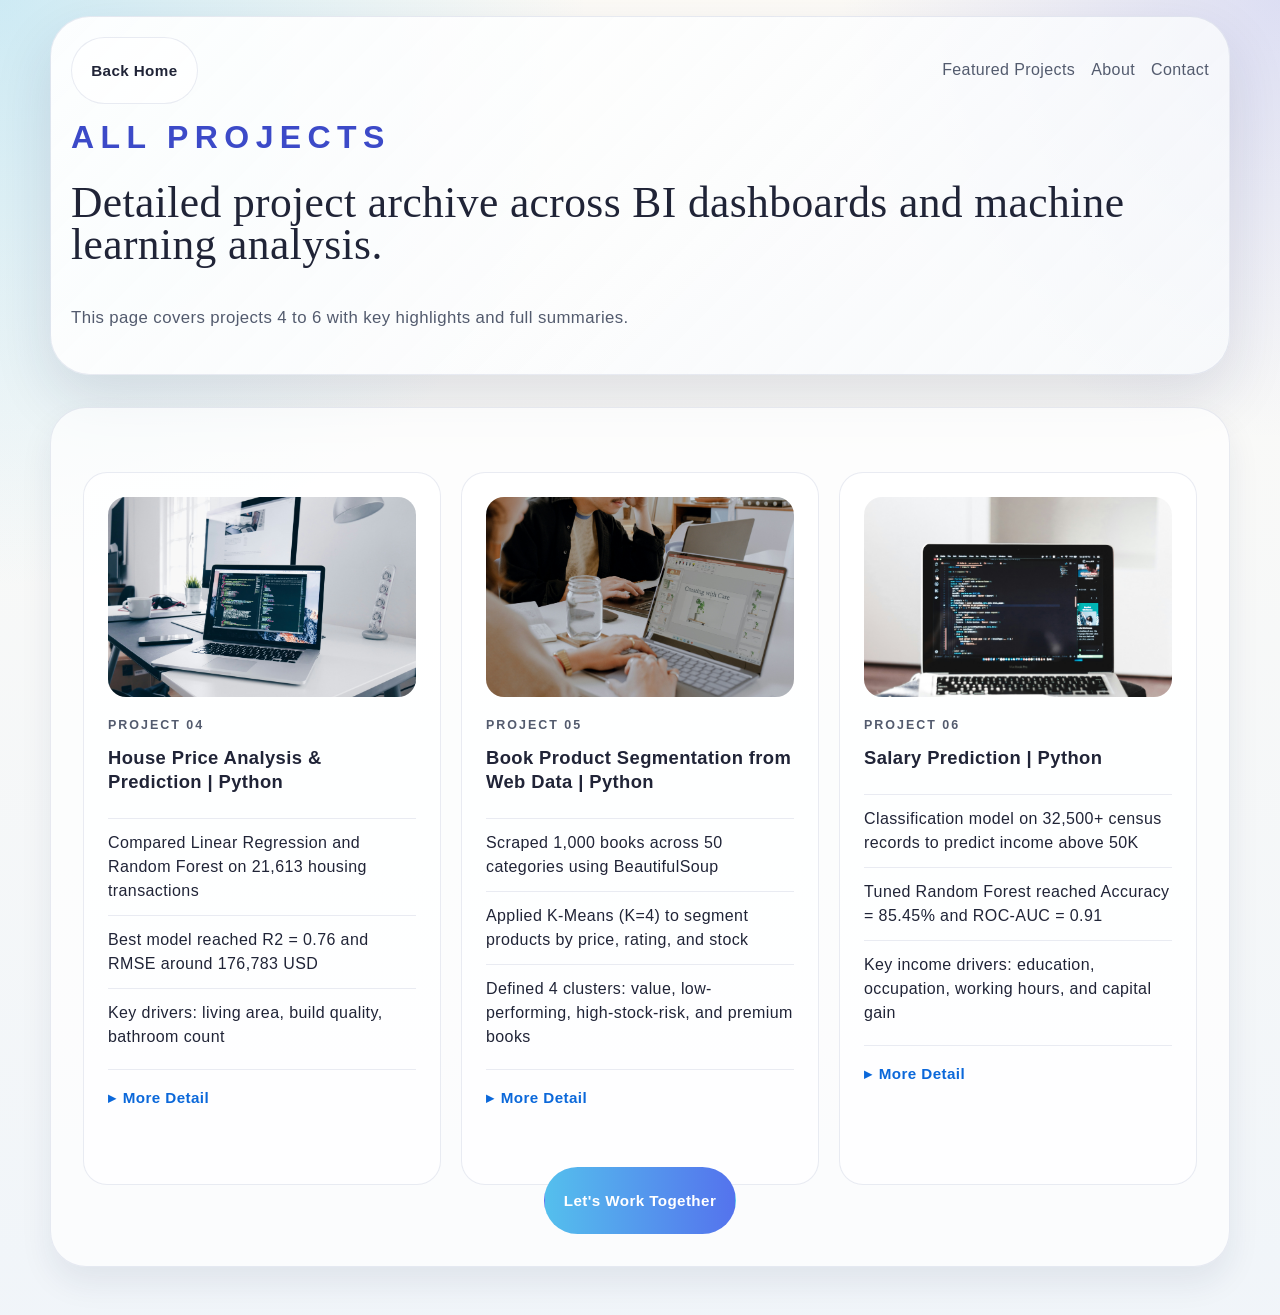
==== projects.html @ f55ad063 "Add files via upload" ====
﻿<!DOCTYPE html>
<html lang="en">
<head>
    <meta charset="UTF-8">
    <meta name="viewport" content="width=device-width, initial-scale=1.0">
    <meta name="description" content="All data analyst projects covering dashboards, customer insights, and operational reporting.">
    <title>All Projects | Data Analyst Portfolio</title>
    <link rel="stylesheet" href="css/main.css">
</head>
<body class="projects-page">
    <div class="page-shell">
        <header class="hero">
            <nav class="topbar">
                <a class="button button-secondary section-button" href="index.html">Back Home</a>
                <div class="topbar-links">
                    <a href="index.html#work">Featured Projects</a>
                    <a href="index.html#about">About</a>
                    <a href="index.html#contact">Contact</a>
                </div>
            </nav>

            <section class="hero-copy" id="all-projects">
                <p class="eyebrow">All Projects</p>
                <h1>Detailed project archive across BI dashboards and machine learning analysis.</h1>
                <p class="page-intro">
                    This page covers projects 4 to 6 with key highlights and full summaries.
                </p>
            </section>
        </header>

        <main>
            <section class="section">
                <div class="projects-layout">

                    <article class="project-card">
                        <a href="https://github.com/YenYen96/House-Price-Analysis-Prediction" target="_blank" rel="noopener noreferrer" class="project-img-link">
                            <img src="asset/project4.jpg" alt="House Price Analysis & Prediction">
                        </a>
                        <p class="project-tag">Project 04</p>
                        <h3>House Price Analysis & Prediction | Python</h3>
                        <ul class="project-points">
                            <li>Compared Linear Regression and Random Forest on 21,613 housing transactions</li>
                            <li>Best model reached R2 = 0.76 and RMSE around 176,783 USD</li>
                            <li>Key drivers: living area, build quality, bathroom count</li>
                        </ul>
                        <details class="project-summary">
                            <summary class="project-summary-toggle">More Detail</summary>
                            <div class="project-summary-body">
                                <p class="project-detail-line"><strong>Goal:</strong> Build a machine learning solution to predict housing prices and identify major value drivers.</p>
                                <p class="project-detail-line"><strong>Tools:</strong> Python, Pandas, NumPy, Matplotlib, Seaborn, Scikit-learn.</p>
                                <h4 class="project-detail-title">Implementation</h4>
                                <ul class="project-points">
                                    <li>Analyzed 21,613 housing transactions with features including price, living area, lot area, bedrooms, bathrooms, floors, and build year.</li>
                                    <li>Cleaned missing/duplicate records, converted date fields, and created derived variables such as year, month, and house_age.</li>
                                    <li>Performed EDA using histograms, count plots, box plots, correlation heatmaps, and time-based trend charts.</li>
                                    <li>Detected outliers, especially in price, bedrooms, sqft_living, sqft_lot, and high-value segments.</li>
                                    <li>Compared Linear Regression and Random Forest on both raw and outlier-handled datasets.</li>
                                    <li>Evaluated models using R2 and RMSE metrics.</li>
                                </ul>
                                <h4 class="project-detail-title">Outcome</h4>
                                <ul class="project-points">
                                    <li>Random Forest performed better than Linear Regression, indicating non-linear relationships.</li>
                                    <li>Best model (Random Forest with 200 trees after outlier handling) reached R2 = 0.76 and RMSE around 176,783 USD.</li>
                                    <li>Linear Regression improved to R2 = 0.65 after outlier handling.</li>
                                    <li>Most influential factors included living area, build quality, bathroom count, nearby living area, and above-ground area.</li>
                                </ul>
                            </div>
                        </details>
                    </article>

                    <article class="project-card">
                        <a href="https://github.com/YenYen96/Book-Product-Segmentation" target="_blank" rel="noopener noreferrer" class="project-img-link">
                            <img src="asset/project5.jpg" alt="Book Product Segmentation">
                        </a>
                        <p class="project-tag">Project 05</p>
                        <h3>Book Product Segmentation from Web Data | Python</h3>
                        <ul class="project-points">
                            <li>Scraped 1,000 books across 50 categories using BeautifulSoup</li>
                            <li>Applied K-Means (K=4) to segment products by price, rating, and stock</li>
                            <li>Defined 4 clusters: value, low-performing, high-stock-risk, and premium books</li>
                        </ul>
                        <details class="project-summary">
                            <summary class="project-summary-toggle">More Detail</summary>
                            <div class="project-summary-body">
                                <p class="project-detail-line"><strong>Goal:</strong> Collect and analyze e-commerce book data, then segment products to support pricing and inventory decisions.</p>
                                <p class="project-detail-line"><strong>Tools:</strong> Python, Requests, BeautifulSoup, Pandas, NumPy, Matplotlib, Seaborn, Scikit-learn, K-Means, PCA.</p>
                                <h4 class="project-detail-title">Implementation</h4>
                                <ul class="project-points">
                                    <li>Scraped 1,000 products from Books to Scrape across 50 categories.</li>
                                    <li>Extracted title, category, price, rating, stock status, stock quantity, description, URL, and image fields.</li>
                                    <li>Converted text price to numeric format, parsed availability into stock quantity, and standardized column names.</li>
                                    <li>Handled missing values, duplicates, and repeated price records.</li>
                                    <li>Ran EDA for price/rating distribution, category volume, average metrics, and inventory trends by category.</li>
                                    <li>Standardized key variables and used K-Means clustering with Elbow and Silhouette to select K = 4.</li>
                                    <li>Visualized clusters with PCA and profiled average characteristics per segment.</li>
                                </ul>
                                <h4 class="project-detail-title">Outcome</h4>
                                <ul class="project-points">
                                    <li>Produced a clean dataset of 1,000 books, 50 categories, and total stock of 8,585 units.</li>
                                    <li>Defined 4 business-oriented clusters: value books, low-performing books, high-stock-risk books, and premium books.</li>
                                    <li>Highlighted frequent categories such as Default, Nonfiction, Fiction, Sequential Art, Fantasy, Romance, and Young Adult.</li>
                                    <li>Suggested cluster-based pricing, stock control, promotion planning, and recommendation strategies.</li>
                                </ul>
                            </div>
                        </details>
                    </article>

                    <article class="project-card">
                        <a href="https://github.com/YenYen96/Salary-Prediction-Model" target="_blank" rel="noopener noreferrer" class="project-img-link">
                            <img src="asset/project6.jpg" alt="Salary Prediction">
                        </a>
                        <p class="project-tag">Project 06</p>
                        <h3>Salary Prediction | Python</h3>
                        <ul class="project-points">
                            <li>Classification model on 32,500+ census records to predict income above 50K</li>
                            <li>Tuned Random Forest reached Accuracy = 85.45% and ROC-AUC = 0.91</li>
                            <li>Key income drivers: education, occupation, working hours, and capital gain</li>
                        </ul>
                        <details class="project-summary">
                            <summary class="project-summary-toggle">More Detail</summary>
                            <div class="project-summary-body">
                                <p class="project-detail-line"><strong>Goal:</strong> Predict whether annual income is above 50K and analyze the most influential factors behind income level.</p>
                                <p class="project-detail-line"><strong>Tools:</strong> Python, Pandas, NumPy, Matplotlib, Seaborn, Scikit-learn, K-Means, PCA.</p>
                                <h4 class="project-detail-title">Implementation</h4>
                                <ul class="project-points">
                                    <li>Cleaned and processed Adult Census Income data with over 32,500 records.</li>
                                    <li>Standardized column names, converted "?" to null, removed duplicates, and created age-group and capital-gain/loss indicators.</li>
                                    <li>Performed EDA for income relationships with age, working hours, education, occupation, nationality, and capital gain/loss.</li>
                                    <li>Applied K-Means segmentation and PCA visualization for income-related profile exploration.</li>
                                    <li>Built preprocessing pipeline with StandardScaler for numeric features and one-hot encoding for categorical features.</li>
                                    <li>Trained Logistic Regression and Random Forest with GridSearchCV hyperparameter tuning.</li>
                                    <li>Evaluated by Accuracy, Precision, Recall, F1-score, ROC-AUC, and PR-AUC.</li>
                                </ul>
                                <h4 class="project-detail-title">Outcome</h4>
                                <ul class="project-points">
                                    <li>Found class imbalance: income &lt;= 50K at about 75.9%, income &gt; 50K at about 24.1%.</li>
                                    <li>Key factors for higher income included middle age, higher education, longer working hours, managerial/specialized occupations, and capital gain.</li>
                                    <li>Tuned Logistic Regression reached ROC-AUC = 0.9139, Recall = 85.18%, and F1-score = 69.65%.</li>
                                    <li>Tuned Random Forest reached Accuracy = 85.45%, Precision = 81.84%, and ROC-AUC = 0.9114.</li>
                                    <li>Proposed model use for high-income lead targeting and potential income-based customer segmentation.</li>
                                </ul>
                            </div>
                        </details>
                    </article>

                </div>

                <div class="section-actions">
                    <a class="button button-primary section-button" href="index.html#contact">Let's Work Together</a>
                </div>
            </section>
        </main>
    </div>
</body>
</html>
---- css/main.css ----
@import "theme.css";

:root {
  --bg-color: hsl(42, 56%, 96%);
  --surface-color: hsla(0, 0%, 100%, 0.74);
  --surface-strong: hsl(0, 0%, 100%);
  --text-color: hsl(229, 27%, 17%);
  --muted-color: hsl(222, 14%, 38%);
  --line-color: hsla(231, 46%, 34%, 0.1);
  --shadow-soft: 0 24px 60px hsla(231, 46%, 20%, 0.12);
  --shadow-card: 0 16px 32px hsla(231, 46%, 20%, 0.08);
  --radius-xl: 32px;
  --radius-lg: 24px;
  --radius-md: 18px;
  --content-width: 1180px;
}

html {
  scroll-behavior: smooth;
}

body {
  min-height: 100vh;
  font-family: "Avenir Next", "Segoe UI", sans-serif;
  font-size: var(--p-font-size);
  line-height: var(--p-line-height);
  letter-spacing: var(--p-letter-spacing);
  color: var(--text-color);
  background:
    radial-gradient(circle at top left, hsla(198, 81%, 63%, 0.28), transparent 32%),
    radial-gradient(circle at top right, hsla(233, 73%, 59%, 0.18), transparent 24%),
    linear-gradient(180deg, hsl(42, 60%, 98%), hsl(210, 43%, 96%));
}

a {
  color: inherit;
  text-decoration: none;
}

img {
  display: block;
  max-width: 100%;
}

.page-shell {
  width: min(calc(100% - 2rem), var(--content-width));
  margin: 0 auto;
  padding: 1rem 0 3rem;
}

.hero {
  position: relative;
  overflow: hidden;
  padding: 1.25rem;
  border: 1px solid var(--line-color);
  border-radius: 40px;
  background: linear-gradient(135deg, hsla(0, 0%, 100%, 0.92), hsla(210, 45%, 98%, 0.78));
  box-shadow: var(--shadow-soft);
}

.cat-logo {
  position: absolute;
  top: 1.1rem;
  left: 1.25rem;
  z-index: 2;
  display: flex;
  align-items: center;
  justify-content: center;
  width: 4.25rem;
  height: 4.25rem;
  border: 1px solid hsla(var(--p-700-code), 0.16);
  border-radius: 50%;
  background: hsla(0, 0%, 100%, 0.82);
  box-shadow: 0 12px 24px hsla(var(--p-700-code), 0.12);
  font-size: 2.15rem;
  line-height: 1;
  cursor: pointer;
  filter: drop-shadow(0 8px 18px hsla(var(--p-700-code), 0.18));
  transition: transform 0.2s ease, box-shadow 0.2s ease;
}

.cat-logo:hover {
  transform: translateY(-2px) scale(1.02);
  box-shadow: 0 16px 28px hsla(var(--p-700-code), 0.16);
}

.cat-logo:focus-visible {
  outline: 2px solid var(--p-600);
  outline-offset: 4px;
}

.topbar,
.hero-grid,
.section,
.contact-card {
  position: relative;
  z-index: 1;
}

.topbar {
  display: flex;
  align-items: center;
  justify-content: flex-end;
  gap: 1rem;
  margin-bottom: 0.5rem;
}

.brand {
  font-family: Georgia, "Times New Roman", serif;
  font-size: 2rem;
  font-weight: 700;
  letter-spacing: 0.08em;
}

.topbar-links {
  display: flex;
  flex-wrap: wrap;
  gap: 1rem;
  color: var(--muted-color);
}

.hero-grid {
  display: grid;
  grid-template-columns: 1.2fr 0.9fr;
  gap: 2rem;
  align-items: stretch;
}

.hero-copy,
.hero-card,
.project-card,
.about-panel,
.skills-panel,
.contact-card {
  animation: rise 0.9s ease both;
}

.hero-copy {
  display: flex;
  flex-direction: column;
  align-items: flex-start;
  justify-content: center;
  gap: 1.6rem;
  padding: 0.75rem 0;
}

.hero-copy h1,
.section-heading h2,
.contact-card h2 {
  font-family: Georgia, "Times New Roman", serif;
}

.eyebrow {
  margin-top: -0.35rem;
  margin-bottom: 0;
  color: var(--p-700);
  font-size: 2rem;
  font-weight: 700;
  letter-spacing: 0.2em;
  line-height: 1.2;
  /* text-align: center;
  align-self: center; */
  text-transform: uppercase;
}

.hero-copy h1 {
  margin: 0;
  max-width: none;
  font-size: clamp(0.5rem, 3.4vw, 3.3rem);
  line-height: 0.95;
}

.wave-hand {
  display: inline-block;
  margin-left: 0.2em;
  font-size: 0.55em;
  vertical-align: top;
  transform-origin: 70% 70%;
  animation: wave-hand 2.8s ease-in-out infinite;
}

.hero-text {
  max-width: 56ch;
  margin-top: 0;
  color: var(--muted-color);
  font-size: 1.1rem;
  text-align: justify;
}

.hero-actions {
  display: grid;
  grid-template-columns: repeat(3, minmax(0, 1fr));
  gap: 1.2rem;
  width: 100%;
  max-width: 100%;
  margin-top: 0;
  align-items: stretch;
  justify-content: stretch;
  align-self: stretch;
}

.button {
  display: inline-flex;
  align-items: center;
  justify-content: center;
  width: 100%;
  min-height: 3.25rem;
  padding: 0.8rem 0.8rem;
  border-radius: 999px;
  border: 1px solid transparent;
  font-weight: 700;
  text-align: center;
  line-height: 1.25;
  transition: transform 0.24s ease, box-shadow 0.24s ease, border-color 0.24s ease;
}

.button:hover {
  transform: translateY(-2px);
}

.button-primary {
  color: var(--foreground-color);
  background: var(--main-gradient-color);
  box-shadow: 0 16px 28px hsla(var(--p-700-code), 0.25);
}

.button-secondary {
  border-color: var(--line-color);
  background: hsla(0, 0%, 100%, 0.65);
}

.button-tertiary {
  background: transparent;
  color: var(--p-800);
}

.hero-metrics {
  display: grid;
  grid-template-columns: repeat(4, minmax(0, 1fr));
  gap: 1.2rem;
  margin-top: 0;
}

.hero-metrics li {
  padding: 1rem;
  border: 1px solid var(--line-color);
  border-radius: var(--radius-md);
  background: hsla(0, 0%, 100%, 0.58);
}

.hero-metrics strong {
  display: block;
  margin-bottom: 0.35rem;
  font-size: 1.7rem;
  font-weight: 800;
}

.hero-metrics span,
.project-card p,
.about-panel p,
.contact-card p,
.skills-panel,
.topbar-links {
  color: var(--muted-color);
}

.hero-card {
  padding: 1rem;
  border: 1px solid var(--line-color);
  border-radius: var(--radius-xl);
  background: hsla(0, 0%, 100%, 0.55);
  backdrop-filter: blur(10px);
  box-shadow: var(--shadow-card);
}

.hero-photo-wrap {
  overflow: hidden;
  border-radius: calc(var(--radius-xl) - 8px);
  aspect-ratio: 4 / 5;
}

.hero-photo-wrap img {
  width: 100%;
  height: 100%;
  object-fit: cover;
}

.hero-card-copy {
  padding: 1.25rem 0.35rem 0.35rem;
}

.hero-card-label,
.project-tag {
  margin-bottom: 0.55rem;
  color: var(--p-800);
  font-size: 0.78rem;
  font-weight: 700;
  letter-spacing: 0.16em;
  text-transform: uppercase;
}

.hero-card-title {
  color: var(--text-color);
  font-size: 1.1rem;
  line-height: 1.6;
}

.section {
  margin-top: 2rem;
  padding: 2rem;
  border: 1px solid var(--line-color);
  border-radius: 36px;
  background: hsla(0, 0%, 100%, 0.7);
  box-shadow: var(--shadow-card);
}

.section-heading h2 {
  max-width: 12ch;
  font-size: clamp(2rem, 4vw, 3.5rem);
  line-height: 1;
}

.section-heading .work-heading-subtitle {
  font-family: "Avenir Next", "Segoe UI", sans-serif;
  max-width: 42ch;
  font-size: clamp(1rem, 1vw, 1.5rem) !important;
  line-height: 1.3;
  text-transform: none;
  /* text-transform: lowercase; */
}

#work {
  position: relative;
}

.work-cat-image {
  position: absolute;
  top: 1.4rem;
  right: 1.6rem;
  width: clamp(120px, 13vw, 170px);
  height: auto;
  object-fit: contain;
  transform: rotate(-8deg);
  transform-origin: center;
}

.project-grid {
  display: grid;
  grid-template-columns: 1.2fr 1fr 1fr;
  gap: 1.25rem;
  margin-top: 2rem;
}

.section-actions {
  display: flex;
  justify-content: center;
  margin-top: 2rem;
  position: relative;
  z-index: 1;
}

.section-button {
  width: auto;
  min-width: 0;
  min-height: 2.75rem;
  padding: 0.65rem 1.2rem;
  font-size: 0.95rem;
  box-shadow: none;
}

.project-card,
.about-panel,
.skills-panel {
  min-height: 100%;
  padding: 1.5rem;
  border: 1px solid var(--line-color);
  border-radius: var(--radius-lg);
  background: var(--surface-color);
}

.project-img-link {
  display: block;
  overflow: hidden;
  border-radius: var(--radius-md);
  margin-bottom: 1rem;
}

.project-img-link img {
  width: 100%;
  height: 200px;
  object-fit: cover;
  transition: transform 0.3s ease;
}

.project-img-link:hover img {
  transform: scale(1.04);
}

.project-card h3 {
  margin-bottom: 0;
  font-size: 1.15rem;
  font-weight: 700;
}

.project-detail-title {
  margin-top: 1.1rem;
  margin-bottom: 0.65rem;
  color: var(--text-color);
  font-size: 1.03rem;
  font-weight: 700;
}

.project-detail-line {
  margin-bottom: 0.5rem;
}

.project-detail-line strong {
  color: var(--text-color);
}

.feature-card {
  background:
    radial-gradient(circle at top right, hsla(198, 81%, 63%, 0.18), transparent 34%),
    var(--surface-strong);
}

.project-points {
  display: grid;
  gap: 0.75rem;
  margin-top: 1.5rem;
}

.project-points li {
  padding-top: 0.75rem;
  border-top: 1px solid var(--line-color);
}

.split-section .section-heading h2 {
  /* max-width: 22ch;
  font-size: clamp(1rem, 1vw, 1.5rem);
  line-height: 1.1; */
  font-family: "Avenir Next", "Segoe UI", sans-serif;
  max-width: 42ch;
  font-size: clamp(1rem, 1vw, 1.5rem) !important;
  line-height: 1.3;
  text-transform: none;
  /* text-transform: lowercase; */
}

.about-grid {
  display: grid;
  grid-template-columns: 1fr 1fr;
  gap: 1.25rem;
  margin-top: 2rem;
}

.about-grid-3 {
  grid-template-columns: 1fr 1.1fr 0.9fr;
}

.about-panel-label {
  margin-bottom: 0.75rem;
  color: var(--p-800);
  font-size: 0.78rem;
  font-weight: 700;
  letter-spacing: 0.16em;
  text-transform: uppercase;
}

.about-fun-panel {
  display: flex;
  flex-direction: column;
  gap: 0;
}

.about-fun-panel p {
  margin-top: 0.6rem;
  font-size: 0.97rem;
}

.about-cat-wrap {
  position: relative;
  border-radius: var(--radius-md);
  overflow: hidden;
  margin-bottom: 0.5rem;
}

.about-cat-img {
  width: 100%;
  height: 160px;
  object-fit: cover;
  border-radius: var(--radius-md);
  display: block;
}

.about-cat-caption {
  position: absolute;
  bottom: 0;
  left: 0;
  right: 0;
  margin: 0 !important;
  padding: 0.5rem 0.75rem;
  background: hsla(233, 45%, 20%, 0.62);
  color: hsl(0,0%,100%) !important;
  font-size: 0.75rem !important;
  line-height: 1.4;
  backdrop-filter: blur(4px);
}

.about-vibes {
  display: flex;
  flex-wrap: wrap;
  gap: 0.5rem;
  margin-top: 0.9rem;
}

.vibe-chip {
  padding: 0.45rem 0.85rem;
  border: 1px solid var(--line-color);
  border-radius: 999px;
  background: hsla(0,0%,100%,0.8);
  color: var(--text-color);
  font-size: 0.85rem;
  font-weight: 600;
}

.about-panel p {
  font-size: 1.08rem;
  text-align: justify;
}

.project-summary {
  margin-top: 1.25rem;
  border-top: 1px solid var(--line-color);
  padding-top: 1rem;
}

.project-summary-toggle {
  cursor: pointer;
  font-weight: 700;
  font-size: 0.95rem;
  color: hsl(213, 90%, 45%);
  list-style: none;
  display: flex;
  align-items: center;
  gap: 0.4rem;
}

.project-summary-toggle::before {
  content: "▸";
  transition: transform 0.2s ease;
}

details[open] .project-summary-toggle::before {
  transform: rotate(90deg);
}

.project-summary-body {
  margin-top: 1rem;
}

.project-card p {
  text-align: justify;
}

.skills-panel {
  display: flex;
  flex-wrap: wrap;
  align-content: flex-start;
  gap: 0.9rem;
}

.skill-chip {
  padding: 0.8rem 1rem;
  border: 1px solid var(--line-color);
  border-radius: 999px;
  background: hsla(0, 0%, 100%, 0.86);
  color: var(--text-color);
  font-weight: 700;
}

.contact-section {
  background:
    radial-gradient(circle at top left, hsla(198, 81%, 63%, 0.16), transparent 30%),
    linear-gradient(135deg, hsla(0, 0%, 100%, 0.82), hsla(215, 100%, 97%, 0.94));
}

.contact-card {
  display: grid;
  gap: 1rem;
}

.contact-card h2 {
  max-width: 14ch;
}

.contact-list {
  display: grid;
  gap: 0.75rem;
}

.contact-list p {
  margin: 0;
  color: var(--text-color);
  font-size: 1.02rem;
}

.contact-list strong {
  color: var(--p-800);
}

.projects-page .hero {
  padding-bottom: 2rem;
}

.projects-page .topbar {
  justify-content: space-between;
}

.page-intro {
  max-width: 60ch;
  margin: 1rem 0 0;
  color: var(--muted-color);
  font-size: 1.05rem;
}

.projects-layout {
  display: grid;
  grid-template-columns: repeat(3, 1fr);
  gap: 1.25rem;
  margin-top: 2rem;
}

@keyframes rise {
  from {
    opacity: 0;
    transform: translateY(22px);
  }

  to {
    opacity: 1;
    transform: translateY(0);
  }
}

@keyframes wave-hand {
  0%,
  70%,
  100% {
    transform: rotate(0deg);
  }

  76% {
    transform: rotate(12deg);
  }

  82% {
    transform: rotate(-8deg);
  }

  88% {
    transform: rotate(12deg);
  }

  94% {
    transform: rotate(-4deg);
  }
}

@media (max-width: 960px) {
  .hero-grid,
  .project-grid,
  .about-grid,
  .about-grid-3 {
    grid-template-columns: 1fr;
  }

  .work-cat-image {
    top: 1.35rem;
    right: 1.1rem;
    width: 108px;
  }

  .hero-copy h1,
  .section-heading h2,
  .contact-card h2 {
    max-width: none;
  }

  .hero-metrics {
    grid-template-columns: repeat(2, minmax(0, 1fr));
  }
}

@media (max-width: 720px) {
  .page-shell {
    width: min(calc(100% - 1rem), var(--content-width));
    padding-bottom: 1.5rem;
  }

  .hero,
  .section {
    padding: 1.25rem;
    border-radius: 28px;
  }

  .topbar {
    flex-direction: column;
    align-items: flex-start;
    margin-bottom: 2rem;
  }

  .cat-logo {
    top: 1rem;
    left: 1rem;
    width: 3.5rem;
    height: 3.5rem;
    font-size: 1.8rem;
  }

  .topbar-links {
    gap: 0.75rem;
  }

  .hero-copy h1 {
    font-size: clamp(2.4rem, 13vw, 3.8rem);
  }

  .button {
    width: 100%;
  }

  .hero-metrics {
    grid-template-columns: 1fr;
  }
}
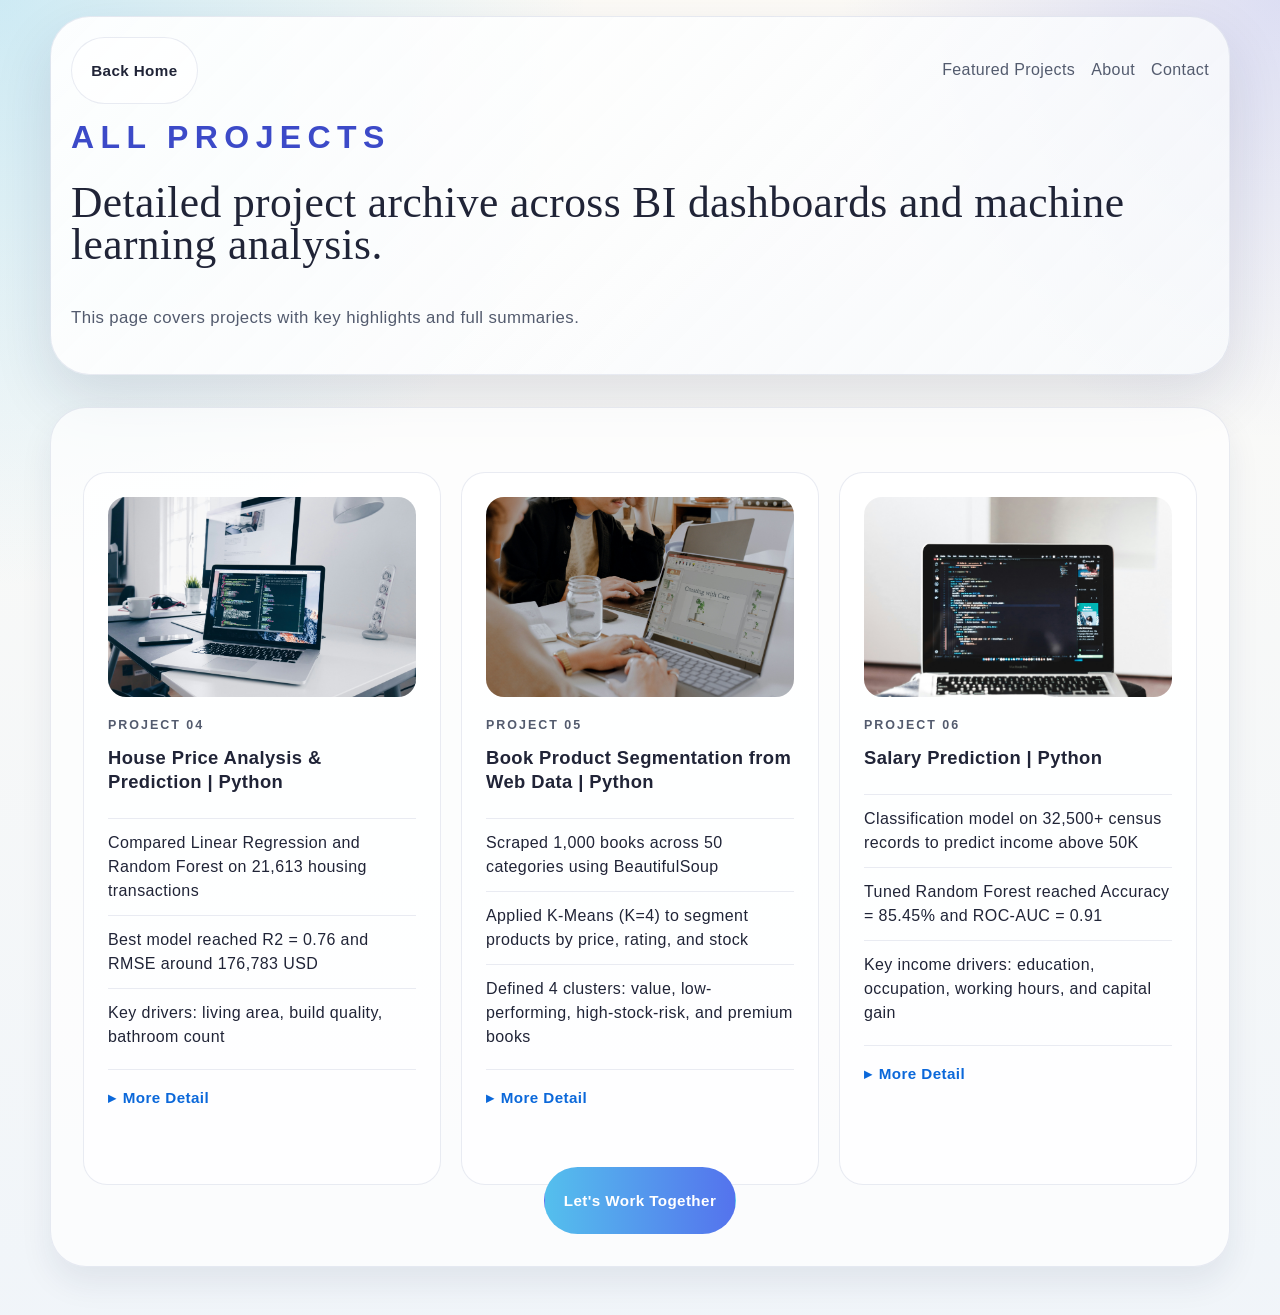
==== commit be05fe51: "Fix HTML formatting and structure in projects.html" ====
--- a/projects.html
+++ b/projects.html
@@ -23,7 +23,7 @@
                 <p class="eyebrow">All Projects</p>
                 <h1>Detailed project archive across BI dashboards and machine learning analysis.</h1>
                 <p class="page-intro">
-                    This page covers projects 4 to 6 with key highlights and full summaries.
+                    This page covers projects with key highlights and full summaries.
                 </p>
             </section>
         </header>
